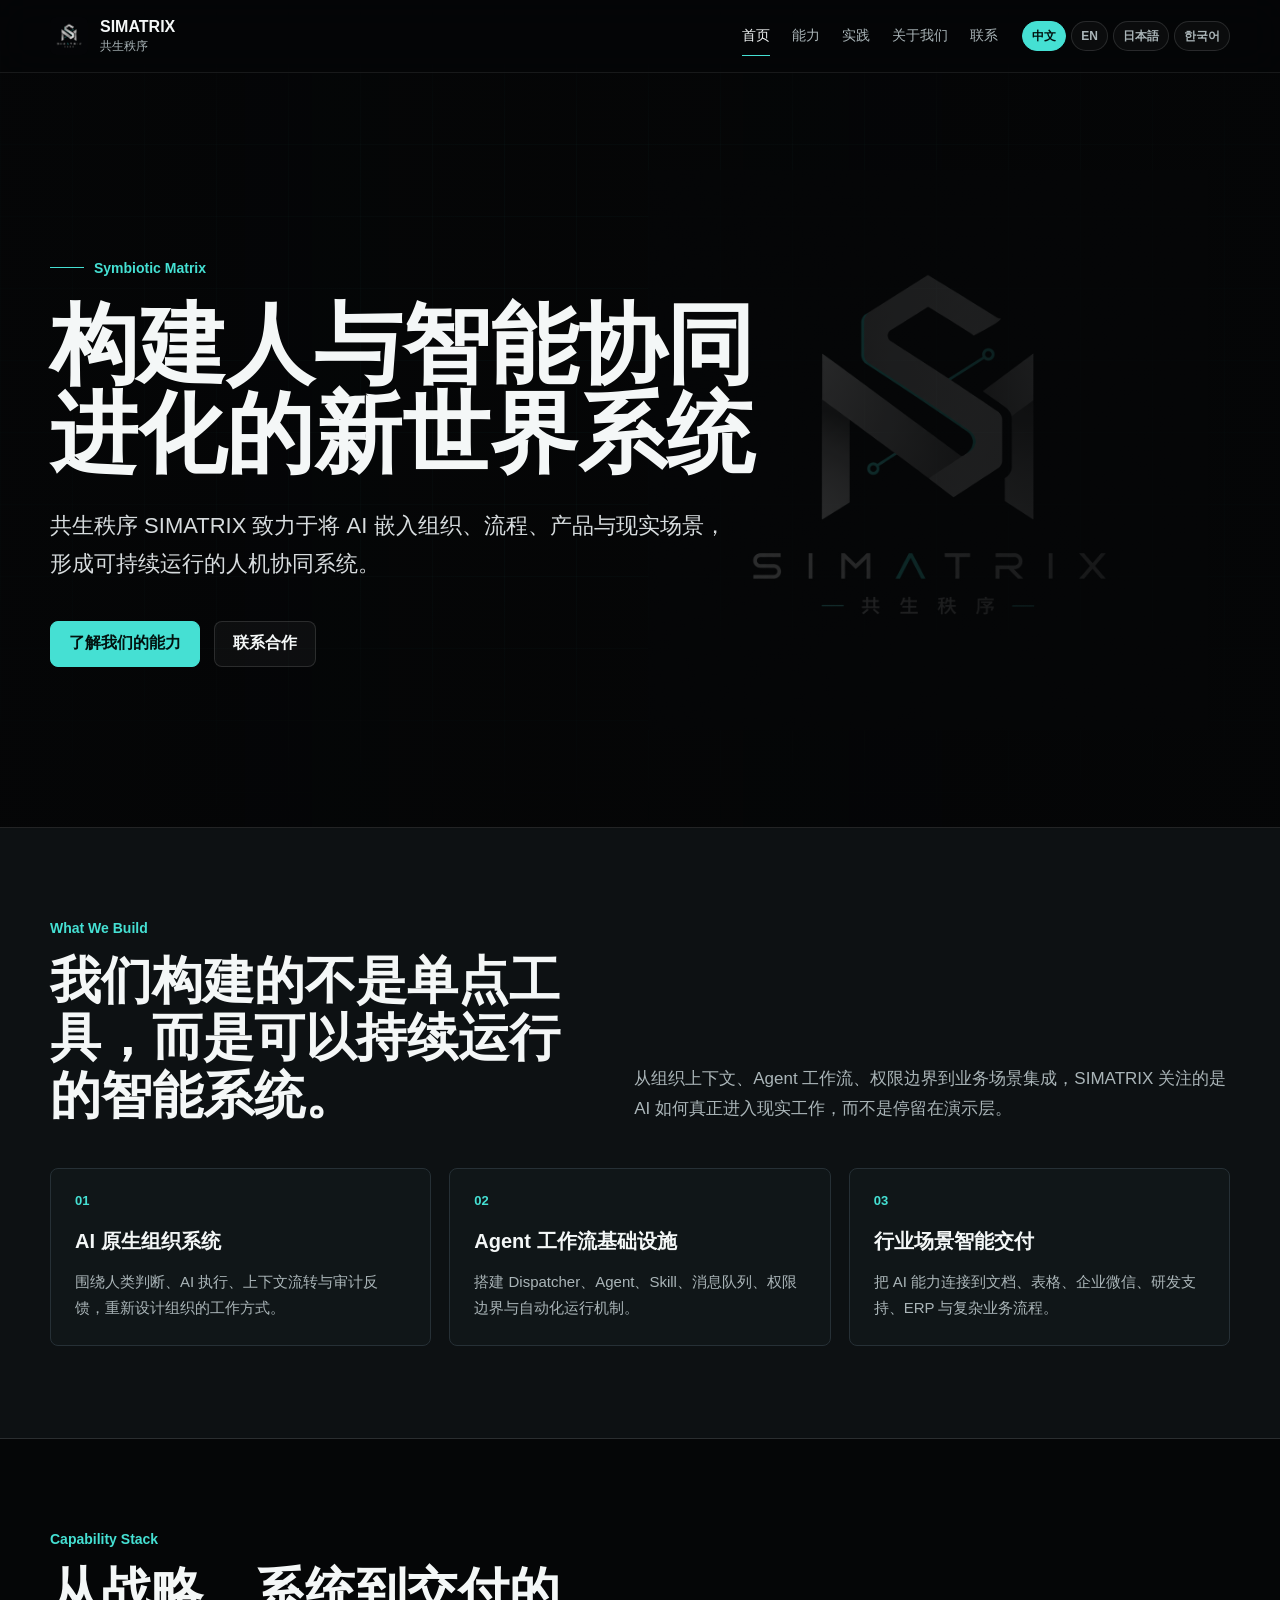
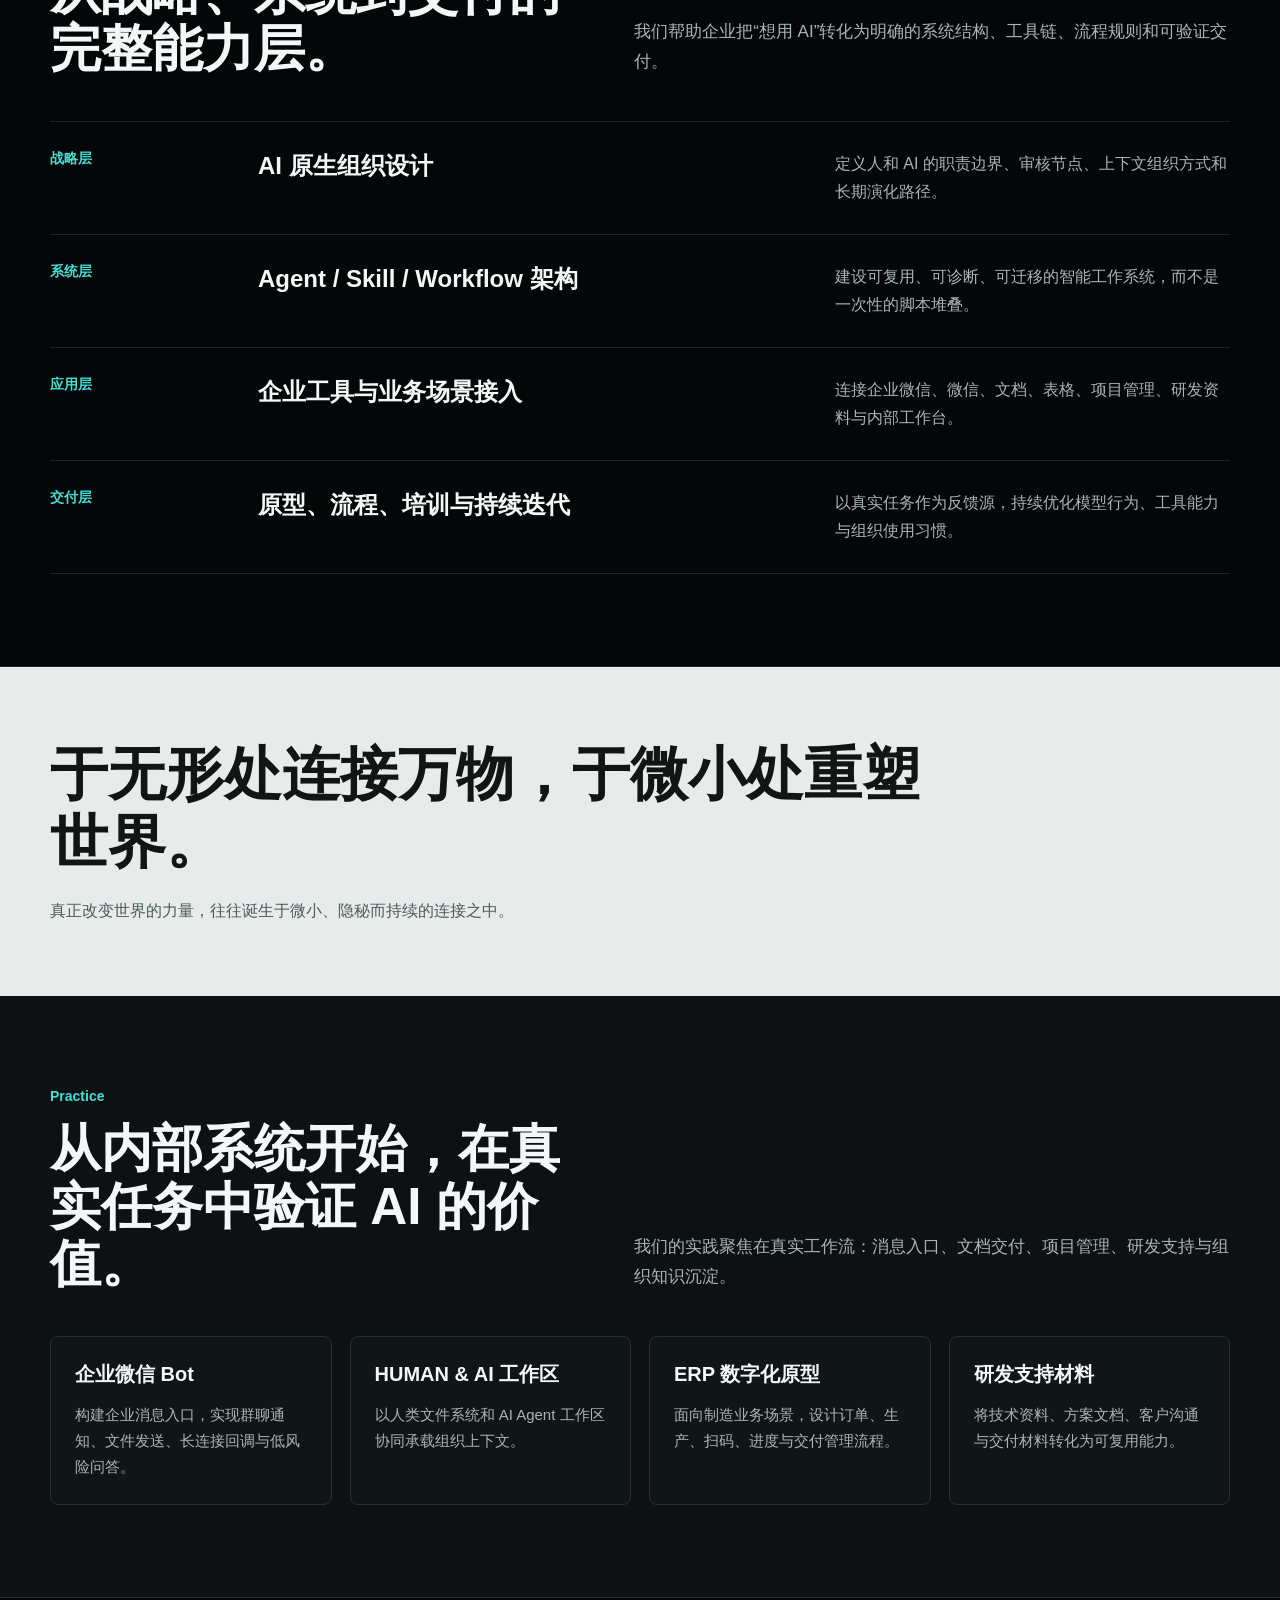
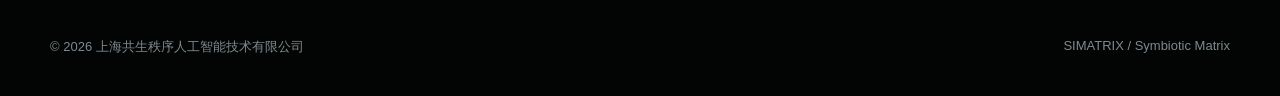
==== index.html @ 95277b28 "feat: initial SIMATRIX official site" ====
<!doctype html>
<html lang="zh-CN">
<head>
  <meta charset="utf-8">
  <meta name="viewport" content="width=device-width, initial-scale=1">
  <title>SIMATRIX 共生秩序 | 人与智能协同进化系统</title>
  <meta name="description" content="共生秩序 SIMATRIX 是一家致力于构建人与智能协同进化系统的人工智能技术公司。">
  <link rel="stylesheet" href="styles.css">
</head>
<body>
  <header class="site-header">
    <nav class="nav" aria-label="主导航">
      <a class="brand" href="index.html">
        <img class="brand-mark" src="assets/simatrix-logo.png" alt="SIMATRIX Logo">
        <span class="brand-name"><strong>SIMATRIX</strong><span>共生秩序</span></span>
      </a>
      <button class="nav-toggle" type="button" aria-label="打开导航" aria-expanded="false">☰</button>
      <div class="nav-links">
        <a class="active" href="index.html">首页</a>
        <a href="capabilities.html">能力</a>
        <a href="work.html">实践</a>
        <a href="about.html#about">关于我们</a>
        <a href="about.html#contact">联系</a>
        <div class="lang-switch" aria-label="语言切换">
          <button type="button" data-lang="zh" class="active">中文</button>
          <button type="button" data-lang="en">EN</button>
          <button type="button" data-lang="ja">日本語</button>
          <button type="button" data-lang="ko">한국어</button>
        </div>
      </div>
    </nav>
  </header>

  <main>
    <section class="hero">
      <div class="hero-inner">
        <div class="eyebrow">Symbiotic Matrix</div>
        <h1>构建人与智能协同进化的新世界系统</h1>
        <p class="hero-copy">共生秩序 SIMATRIX 致力于将 AI 嵌入组织、流程、产品与现实场景，形成可持续运行的人机协同系统。</p>
        <div class="hero-actions">
          <a class="button primary" href="capabilities.html">了解我们的能力</a>
          <a class="button secondary" href="about.html#contact">联系合作</a>
        </div>
      </div>
    </section>

    <section class="section band-dark">
      <div class="section-inner">
        <div class="section-head">
          <div>
            <div class="section-kicker">What We Build</div>
            <h2>我们构建的不是单点工具，而是可以持续运行的智能系统。</h2>
          </div>
          <p class="section-lead">从组织上下文、Agent 工作流、权限边界到业务场景集成，SIMATRIX 关注的是 AI 如何真正进入现实工作，而不是停留在演示层。</p>
        </div>
        <div class="grid-3">
          <article class="card">
            <div class="card-number">01</div>
            <h3>AI 原生组织系统</h3>
            <p>围绕人类判断、AI 执行、上下文流转与审计反馈，重新设计组织的工作方式。</p>
          </article>
          <article class="card">
            <div class="card-number">02</div>
            <h3>Agent 工作流基础设施</h3>
            <p>搭建 Dispatcher、Agent、Skill、消息队列、权限边界与自动化运行机制。</p>
          </article>
          <article class="card">
            <div class="card-number">03</div>
            <h3>行业场景智能交付</h3>
            <p>把 AI 能力连接到文档、表格、企业微信、研发支持、ERP 与复杂业务流程。</p>
          </article>
        </div>
      </div>
    </section>

    <section class="section">
      <div class="section-inner">
        <div class="section-head">
          <div>
            <div class="section-kicker">Capability Stack</div>
            <h2>从战略、系统到交付的完整能力层。</h2>
          </div>
          <p class="section-lead">我们帮助企业把“想用 AI”转化为明确的系统结构、工具链、流程规则和可验证交付。</p>
        </div>
        <div class="capability-row">
          <strong>战略层</strong>
          <h3>AI 原生组织设计</h3>
          <p>定义人和 AI 的职责边界、审核节点、上下文组织方式和长期演化路径。</p>
        </div>
        <div class="capability-row">
          <strong>系统层</strong>
          <h3>Agent / Skill / Workflow 架构</h3>
          <p>建设可复用、可诊断、可迁移的智能工作系统，而不是一次性的脚本堆叠。</p>
        </div>
        <div class="capability-row">
          <strong>应用层</strong>
          <h3>企业工具与业务场景接入</h3>
          <p>连接企业微信、微信、文档、表格、项目管理、研发资料与内部工作台。</p>
        </div>
        <div class="capability-row">
          <strong>交付层</strong>
          <h3>原型、流程、培训与持续迭代</h3>
          <p>以真实任务作为反馈源，持续优化模型行为、工具能力与组织使用习惯。</p>
        </div>
      </div>
    </section>

    <section class="quote-band">
      <div class="section-inner">
        <p class="quote">于无形处连接万物，于微小处重塑世界。</p>
        <p class="quote-caption">真正改变世界的力量，往往诞生于微小、隐秘而持续的连接之中。</p>
      </div>
    </section>

    <section class="section band-dark">
      <div class="section-inner">
        <div class="section-head">
          <div>
            <div class="section-kicker">Practice</div>
            <h2>从内部系统开始，在真实任务中验证 AI 的价值。</h2>
          </div>
          <p class="section-lead">我们的实践聚焦在真实工作流：消息入口、文档交付、项目管理、研发支持与组织知识沉淀。</p>
        </div>
        <div class="grid-4">
          <article class="card">
            <h3>企业微信 Bot</h3>
            <p>构建企业消息入口，实现群聊通知、文件发送、长连接回调与低风险问答。</p>
          </article>
          <article class="card">
            <h3>HUMAN & AI 工作区</h3>
            <p>以人类文件系统和 AI Agent 工作区协同承载组织上下文。</p>
          </article>
          <article class="card">
            <h3>ERP 数字化原型</h3>
            <p>面向制造业务场景，设计订单、生产、扫码、进度与交付管理流程。</p>
          </article>
          <article class="card">
            <h3>研发支持材料</h3>
            <p>将技术资料、方案文档、客户沟通与交付材料转化为可复用能力。</p>
          </article>
        </div>
      </div>
    </section>
  </main>

  <footer class="site-footer">
    <div class="footer-inner">
      <span>© 2026 上海共生秩序人工智能技术有限公司</span>
      <span>SIMATRIX / Symbiotic Matrix</span>
    </div>
  </footer>
  <script src="script.js"></script>
</body>
</html>
---- styles.css ----
:root {
  color-scheme: dark;
  --bg: #050607;
  --bg-soft: #0d1113;
  --panel: #11171a;
  --panel-line: #263036;
  --text: #f4f7f7;
  --muted: #aab5b8;
  --subtle: #7d8b90;
  --cyan: #45e0d3;
  --silver: #d7dcde;
  --warm: #c7bba4;
  --line: rgba(255, 255, 255, 0.12);
  --max: 1180px;
  font-family: Inter, "SF Pro Display", "PingFang SC", "Microsoft YaHei", Arial, sans-serif;
}

* {
  box-sizing: border-box;
}

html {
  scroll-behavior: smooth;
}

#about,
#contact {
  scroll-margin-top: 72px;
}

body {
  margin: 0;
  background: var(--bg);
  color: var(--text);
}

a {
  color: inherit;
  text-decoration: none;
}

img {
  max-width: 100%;
  display: block;
}

.site-header {
  position: fixed;
  inset: 0 0 auto 0;
  z-index: 20;
  border-bottom: 1px solid rgba(255, 255, 255, 0.08);
  background: rgba(5, 6, 7, 0.78);
  backdrop-filter: blur(18px);
}

.nav {
  width: min(var(--max), calc(100% - 40px));
  margin: 0 auto;
  min-height: 72px;
  display: flex;
  align-items: center;
  justify-content: space-between;
  gap: 24px;
}

.brand {
  display: flex;
  align-items: center;
  gap: 12px;
  min-width: 0;
}

.brand-mark {
  width: 38px;
  height: 38px;
  object-fit: cover;
  border-radius: 6px;
}

.brand-name {
  display: grid;
  gap: 2px;
}

.brand-name strong {
  font-size: 16px;
  font-weight: 700;
}

.brand-name span {
  font-size: 12px;
  color: var(--muted);
}

.nav-links {
  display: flex;
  align-items: center;
  gap: 22px;
  color: var(--muted);
  font-size: 14px;
}

.nav-links a {
  padding: 10px 0;
  border-bottom: 1px solid transparent;
}

.nav-links a:hover,
.nav-links a.active {
  color: var(--text);
  border-color: var(--cyan);
}

.lang-switch {
  display: inline-flex;
  align-items: center;
  gap: 5px;
  margin-left: 2px;
}

.lang-switch button {
  min-width: 34px;
  min-height: 30px;
  padding: 0 9px;
  border: 1px solid var(--line);
  border-radius: 999px;
  background: rgba(255, 255, 255, 0.03);
  color: var(--muted);
  font: inherit;
  font-size: 12px;
  font-weight: 650;
  cursor: pointer;
}

.lang-switch button:hover,
.lang-switch button.active {
  border-color: var(--cyan);
  background: var(--cyan);
  color: #02110f;
}

.nav-toggle {
  display: none;
  width: 42px;
  height: 42px;
  border: 1px solid var(--line);
  border-radius: 8px;
  background: transparent;
  color: var(--text);
  font-size: 22px;
}

.hero {
  min-height: 92vh;
  position: relative;
  display: grid;
  align-items: center;
  overflow: hidden;
  border-bottom: 1px solid var(--line);
}

.hero::before {
  content: "";
  position: absolute;
  inset: 0;
  background-image:
    linear-gradient(rgba(69, 224, 211, 0.08) 1px, transparent 1px),
    linear-gradient(90deg, rgba(69, 224, 211, 0.08) 1px, transparent 1px);
  background-size: 72px 72px;
  mask-image: linear-gradient(to bottom, transparent, black 18%, black 70%, transparent);
}

.hero::after {
  content: "";
  position: absolute;
  inset: 72px 0 0 0;
  background:
    linear-gradient(90deg, rgba(5, 6, 7, 0.96) 0%, rgba(5, 6, 7, 0.74) 42%, rgba(5, 6, 7, 0.96) 100%),
    url("assets/simatrix-logo.png") center right 10% / min(560px, 58vw) no-repeat;
  opacity: 0.92;
}

.hero-inner {
  position: relative;
  z-index: 1;
  width: min(var(--max), calc(100% - 40px));
  margin: 88px auto 0;
  padding: 90px 0 84px;
}

.eyebrow {
  display: inline-flex;
  align-items: center;
  gap: 10px;
  color: var(--cyan);
  font-size: 14px;
  font-weight: 650;
}

.eyebrow::before {
  content: "";
  width: 34px;
  height: 1px;
  background: var(--cyan);
}

h1,
h2,
h3,
p {
  margin: 0;
}

.hero h1 {
  margin-top: 24px;
  max-width: 760px;
  font-size: clamp(42px, 7vw, 88px);
  line-height: 1.02;
  font-weight: 760;
}

.hero-copy {
  margin-top: 28px;
  max-width: 680px;
  color: var(--silver);
  font-size: clamp(17px, 2vw, 22px);
  line-height: 1.72;
}

.hero-actions {
  margin-top: 38px;
  display: flex;
  flex-wrap: wrap;
  gap: 14px;
}

.button {
  display: inline-flex;
  align-items: center;
  justify-content: center;
  min-height: 46px;
  padding: 0 18px;
  border-radius: 8px;
  border: 1px solid var(--line);
  font-weight: 650;
  white-space: nowrap;
}

.button.primary {
  background: var(--cyan);
  border-color: var(--cyan);
  color: #02110f;
}

.button.secondary {
  color: var(--text);
  background: rgba(255, 255, 255, 0.04);
}

.section {
  border-bottom: 1px solid var(--line);
}

.section-inner {
  width: min(var(--max), calc(100% - 40px));
  margin: 0 auto;
  padding: 92px 0;
}

.section-head {
  display: grid;
  grid-template-columns: minmax(0, 0.9fr) minmax(280px, 1fr);
  gap: 48px;
  align-items: end;
  margin-bottom: 44px;
}

.section-kicker {
  color: var(--cyan);
  font-size: 14px;
  font-weight: 700;
  margin-bottom: 16px;
}

.section h2 {
  font-size: clamp(30px, 4vw, 52px);
  line-height: 1.12;
}

.section-lead {
  color: var(--muted);
  font-size: 17px;
  line-height: 1.78;
}

.band-dark {
  background: var(--bg-soft);
}

.grid-3,
.grid-4,
.grid-2 {
  display: grid;
  gap: 18px;
}

.grid-3 {
  grid-template-columns: repeat(3, minmax(0, 1fr));
}

.grid-4 {
  grid-template-columns: repeat(4, minmax(0, 1fr));
}

.grid-2 {
  grid-template-columns: repeat(2, minmax(0, 1fr));
}

.card {
  border: 1px solid var(--panel-line);
  border-radius: 8px;
  background: rgba(17, 23, 26, 0.84);
  padding: 24px;
}

.card-number {
  color: var(--cyan);
  font-size: 13px;
  font-weight: 760;
  margin-bottom: 20px;
}

.card h3 {
  font-size: 20px;
  line-height: 1.35;
  margin-bottom: 14px;
}

.card p,
.card li {
  color: var(--muted);
  line-height: 1.72;
  font-size: 15px;
}

.card ul {
  margin: 0;
  padding-left: 18px;
}

.capability-row {
  display: grid;
  grid-template-columns: 180px minmax(0, 1fr) minmax(260px, 0.72fr);
  gap: 28px;
  padding: 28px 0;
  border-top: 1px solid var(--line);
}

.capability-row:last-child {
  border-bottom: 1px solid var(--line);
}

.capability-row strong {
  color: var(--cyan);
  font-size: 14px;
}

.capability-row h3 {
  font-size: 24px;
}

.capability-row p {
  color: var(--muted);
  line-height: 1.75;
}

.quote-band {
  background: #e7ebe9;
  color: #101516;
}

.quote-band .section-inner {
  padding: 74px 0;
}

.quote {
  max-width: 920px;
  font-size: clamp(28px, 4.5vw, 58px);
  line-height: 1.18;
  font-weight: 760;
}

.quote-caption {
  margin-top: 24px;
  color: #4d5b5d;
}

.timeline {
  display: grid;
  gap: 0;
  border-top: 1px solid var(--line);
}

.timeline-item {
  display: grid;
  grid-template-columns: 220px minmax(0, 1fr);
  gap: 32px;
  padding: 28px 0;
  border-bottom: 1px solid var(--line);
}

.timeline-item span {
  color: var(--cyan);
  font-weight: 760;
}

.timeline-item p {
  color: var(--muted);
  line-height: 1.75;
}

.page-hero {
  padding-top: 72px;
  border-bottom: 1px solid var(--line);
  background:
    linear-gradient(90deg, rgba(5, 6, 7, 0.96), rgba(5, 6, 7, 0.82)),
    url("assets/simatrix-logo.png") center right 12% / min(420px, 50vw) no-repeat;
}

.page-hero .section-inner {
  padding: 112px 0 88px;
}

.page-hero h1 {
  max-width: 800px;
  font-size: clamp(38px, 6vw, 72px);
  line-height: 1.08;
}

.page-hero p {
  max-width: 720px;
  margin-top: 24px;
  color: var(--silver);
  font-size: 19px;
  line-height: 1.78;
}

.contact-panel {
  display: grid;
  grid-template-columns: minmax(0, 1fr) minmax(320px, 0.8fr);
  gap: 36px;
  align-items: start;
}

.info-list {
  display: grid;
  gap: 14px;
}

.info-line {
  display: grid;
  grid-template-columns: 120px minmax(0, 1fr);
  gap: 18px;
  padding: 16px 0;
  border-bottom: 1px solid var(--line);
  color: var(--muted);
}

.info-line strong {
  color: var(--text);
}

.site-footer {
  background: #030404;
}

.footer-inner {
  width: min(var(--max), calc(100% - 40px));
  margin: 0 auto;
  padding: 40px 0;
  display: flex;
  justify-content: space-between;
  gap: 24px;
  color: var(--subtle);
  font-size: 13px;
}

@media (max-width: 900px) {
  .nav-links {
    position: absolute;
    top: 72px;
    left: 0;
    right: 0;
    display: none;
    flex-direction: column;
    align-items: stretch;
    gap: 0;
    padding: 14px 20px 20px;
    background: rgba(5, 6, 7, 0.96);
    border-bottom: 1px solid var(--line);
  }

  .nav-links.open {
    display: flex;
  }

  .nav-links a {
    padding: 14px 0;
  }

  .lang-switch {
    margin: 12px 0 0;
    padding-top: 14px;
    border-top: 1px solid var(--line);
  }

  .lang-switch button {
    flex: 1;
  }

  .nav-toggle {
    display: inline-grid;
    place-items: center;
  }

  .hero::after,
  .page-hero {
    background:
      linear-gradient(90deg, rgba(5, 6, 7, 0.96), rgba(5, 6, 7, 0.84)),
      url("assets/simatrix-logo.png") center 28% / min(440px, 86vw) no-repeat;
  }

  .section-head,
  .contact-panel {
    grid-template-columns: 1fr;
  }

  .grid-4,
  .grid-3,
  .grid-2 {
    grid-template-columns: 1fr;
  }

  .capability-row,
  .timeline-item {
    grid-template-columns: 1fr;
    gap: 12px;
  }
}

@media (max-width: 560px) {
  .nav {
    width: min(var(--max), calc(100% - 28px));
  }

  .brand-name span {
    display: none;
  }

  .hero-inner,
  .section-inner,
  .footer-inner {
    width: min(var(--max), calc(100% - 28px));
  }

  .hero-inner {
    padding: 72px 0 64px;
  }

  .section-inner {
    padding: 68px 0;
  }

  .info-line {
    grid-template-columns: 1fr;
    gap: 6px;
  }

  .footer-inner {
    flex-direction: column;
  }
}
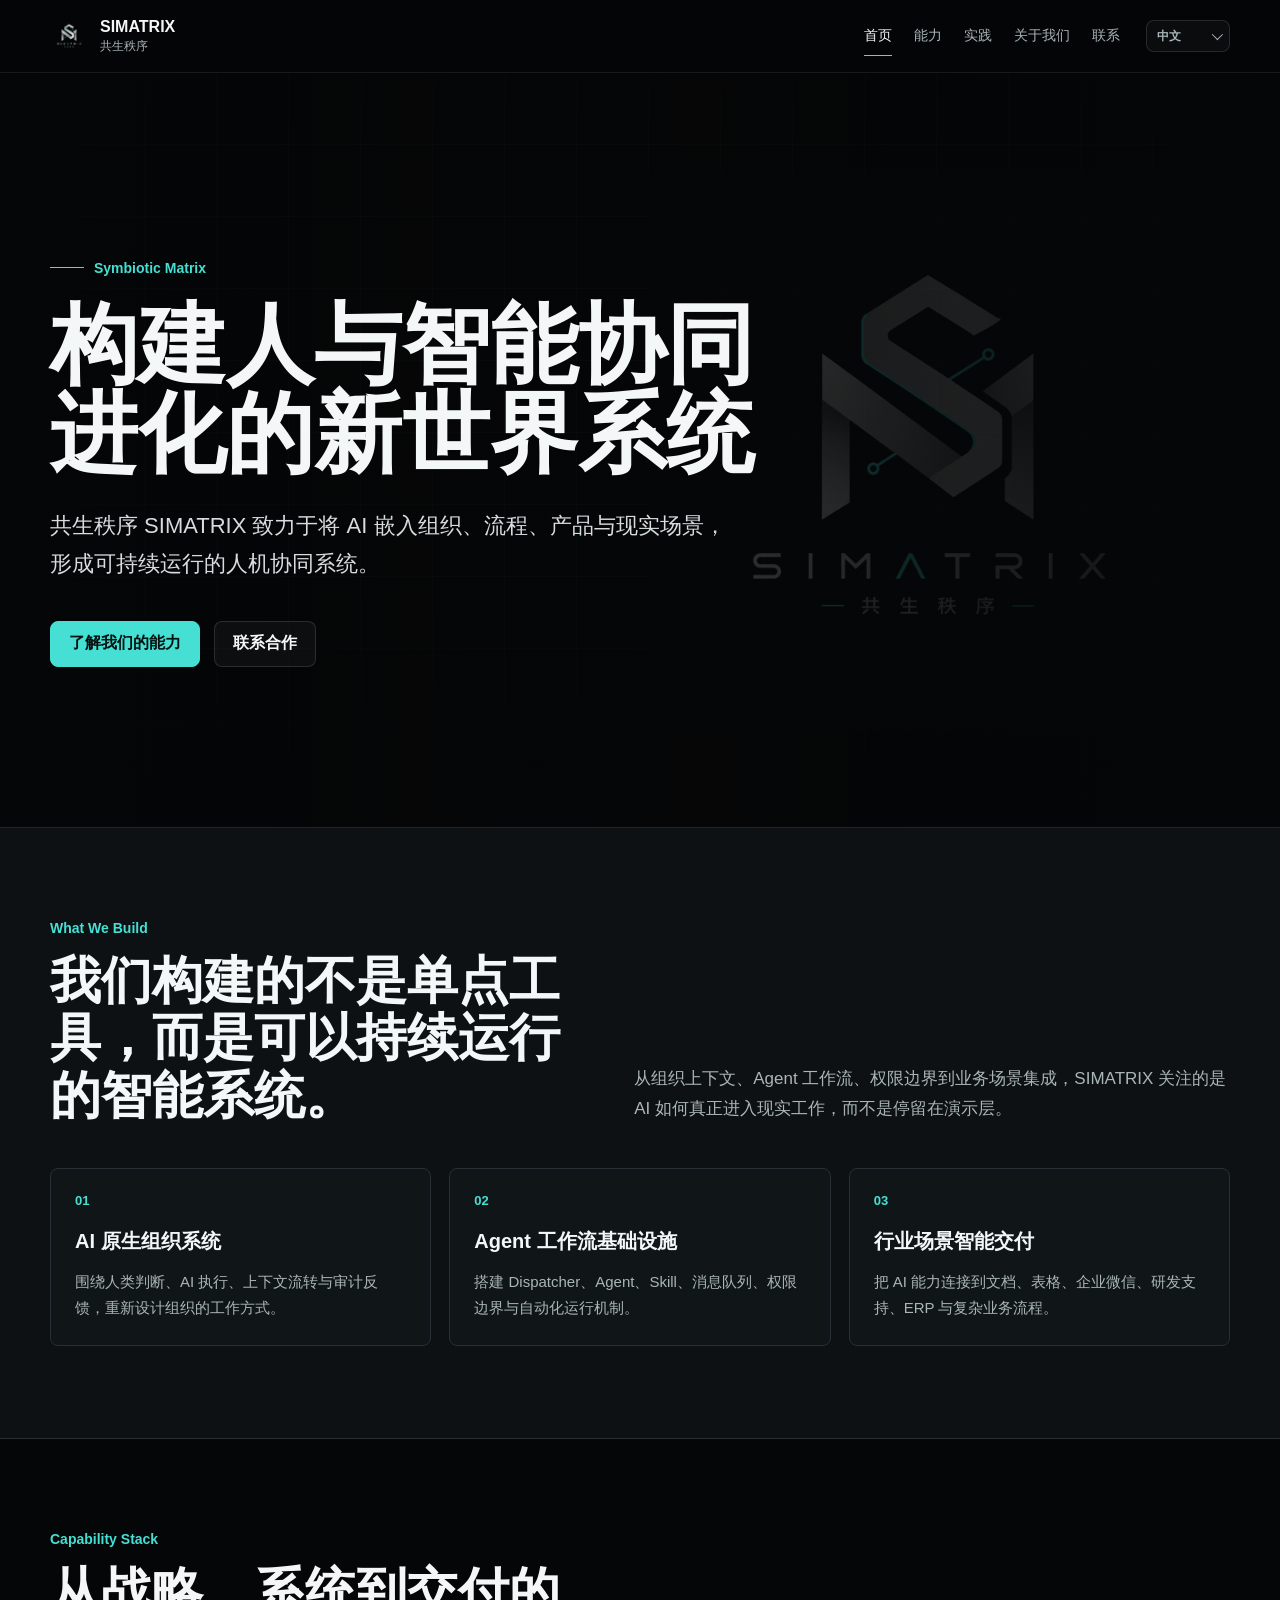
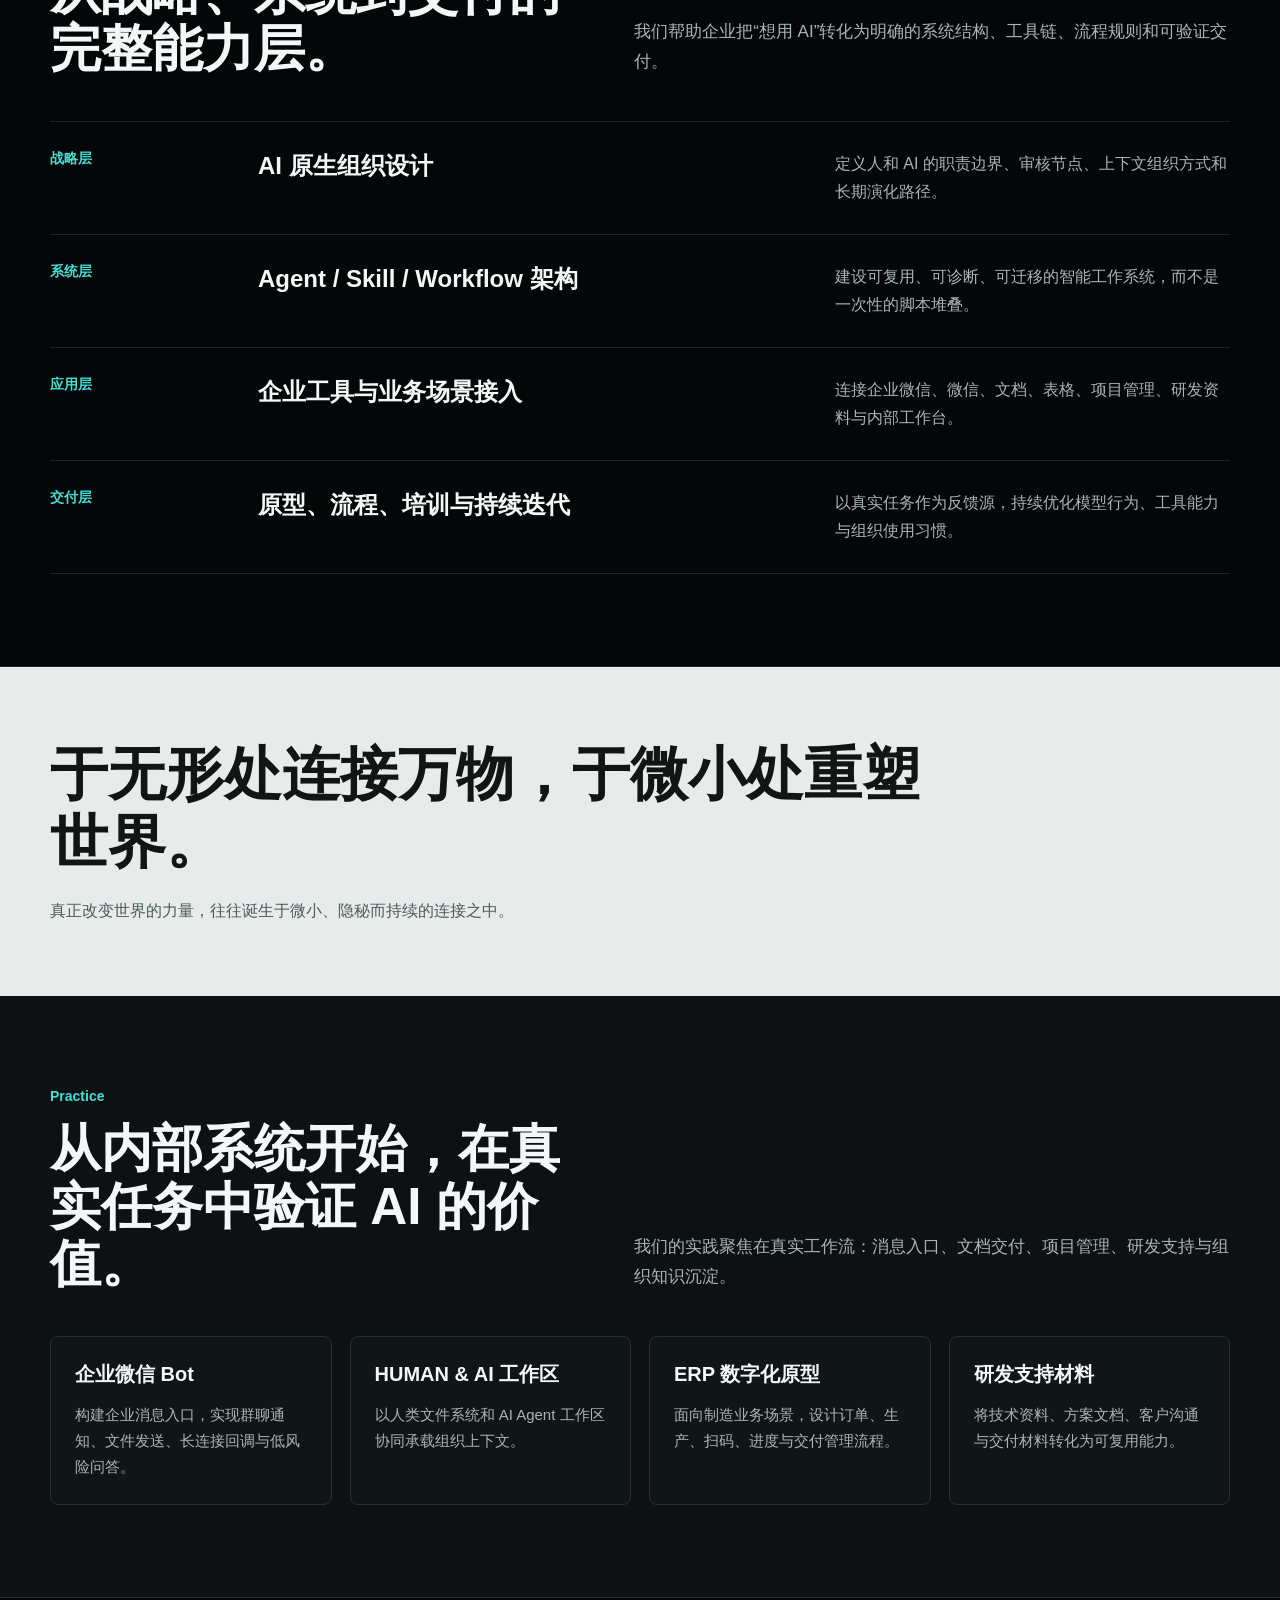
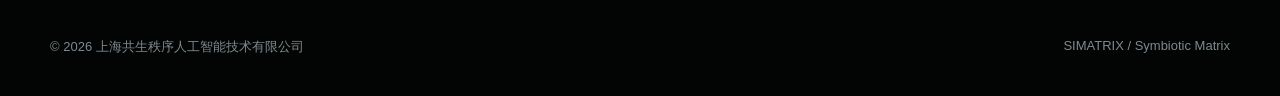
==== commit 0ae2de2f: "feat: split contact page and add language dropdown" ====
--- a/index.html
+++ b/index.html
@@ -19,13 +19,15 @@
         <a class="active" href="index.html">首页</a>
         <a href="capabilities.html">能力</a>
         <a href="work.html">实践</a>
-        <a href="about.html#about">关于我们</a>
-        <a href="about.html#contact">联系</a>
+        <a href="about.html">关于我们</a>
+        <a href="contact.html">联系</a>
         <div class="lang-switch" aria-label="语言切换">
-          <button type="button" data-lang="zh" class="active">中文</button>
-          <button type="button" data-lang="en">EN</button>
-          <button type="button" data-lang="ja">日本語</button>
-          <button type="button" data-lang="ko">한국어</button>
+          <select aria-label="语言切换">
+            <option value="zh">中文</option>
+            <option value="en">English</option>
+            <option value="ja">日本語</option>
+            <option value="ko">한국어</option>
+          </select>
         </div>
       </div>
     </nav>
@@ -39,7 +41,7 @@
         <p class="hero-copy">共生秩序 SIMATRIX 致力于将 AI 嵌入组织、流程、产品与现实场景，形成可持续运行的人机协同系统。</p>
         <div class="hero-actions">
           <a class="button primary" href="capabilities.html">了解我们的能力</a>
-          <a class="button secondary" href="about.html#contact">联系合作</a>
+          <a class="button secondary" href="contact.html">联系合作</a>
         </div>
       </div>
     </section>
--- a/styles.css
+++ b/styles.css
@@ -112,31 +112,45 @@
 }
 
 .lang-switch {
+  position: relative;
   display: inline-flex;
   align-items: center;
-  gap: 5px;
-  margin-left: 2px;
-}
-
-.lang-switch button {
-  min-width: 34px;
-  min-height: 30px;
-  padding: 0 9px;
+  margin-left: 4px;
+}
+
+.lang-switch select {
+  min-height: 32px;
+  max-width: 112px;
+  padding: 0 28px 0 10px;
   border: 1px solid var(--line);
-  border-radius: 999px;
+  border-radius: 8px;
   background: rgba(255, 255, 255, 0.03);
   color: var(--muted);
   font: inherit;
   font-size: 12px;
   font-weight: 650;
   cursor: pointer;
-}
-
-.lang-switch button:hover,
-.lang-switch button.active {
+  appearance: none;
+}
+
+.lang-switch::after {
+  content: "";
+  position: absolute;
+  right: 10px;
+  width: 7px;
+  height: 7px;
+  border-right: 1px solid currentColor;
+  border-bottom: 1px solid currentColor;
+  color: var(--muted);
+  pointer-events: none;
+  transform: rotate(45deg) translateY(-2px);
+}
+
+.lang-switch select:hover,
+.lang-switch select:focus {
   border-color: var(--cyan);
-  background: var(--cyan);
-  color: #02110f;
+  color: var(--text);
+  outline: none;
 }
 
 .nav-toggle {
@@ -514,8 +528,9 @@
     border-top: 1px solid var(--line);
   }
 
-  .lang-switch button {
-    flex: 1;
+  .lang-switch select {
+    width: 100%;
+    max-width: none;
   }
 
   .nav-toggle {
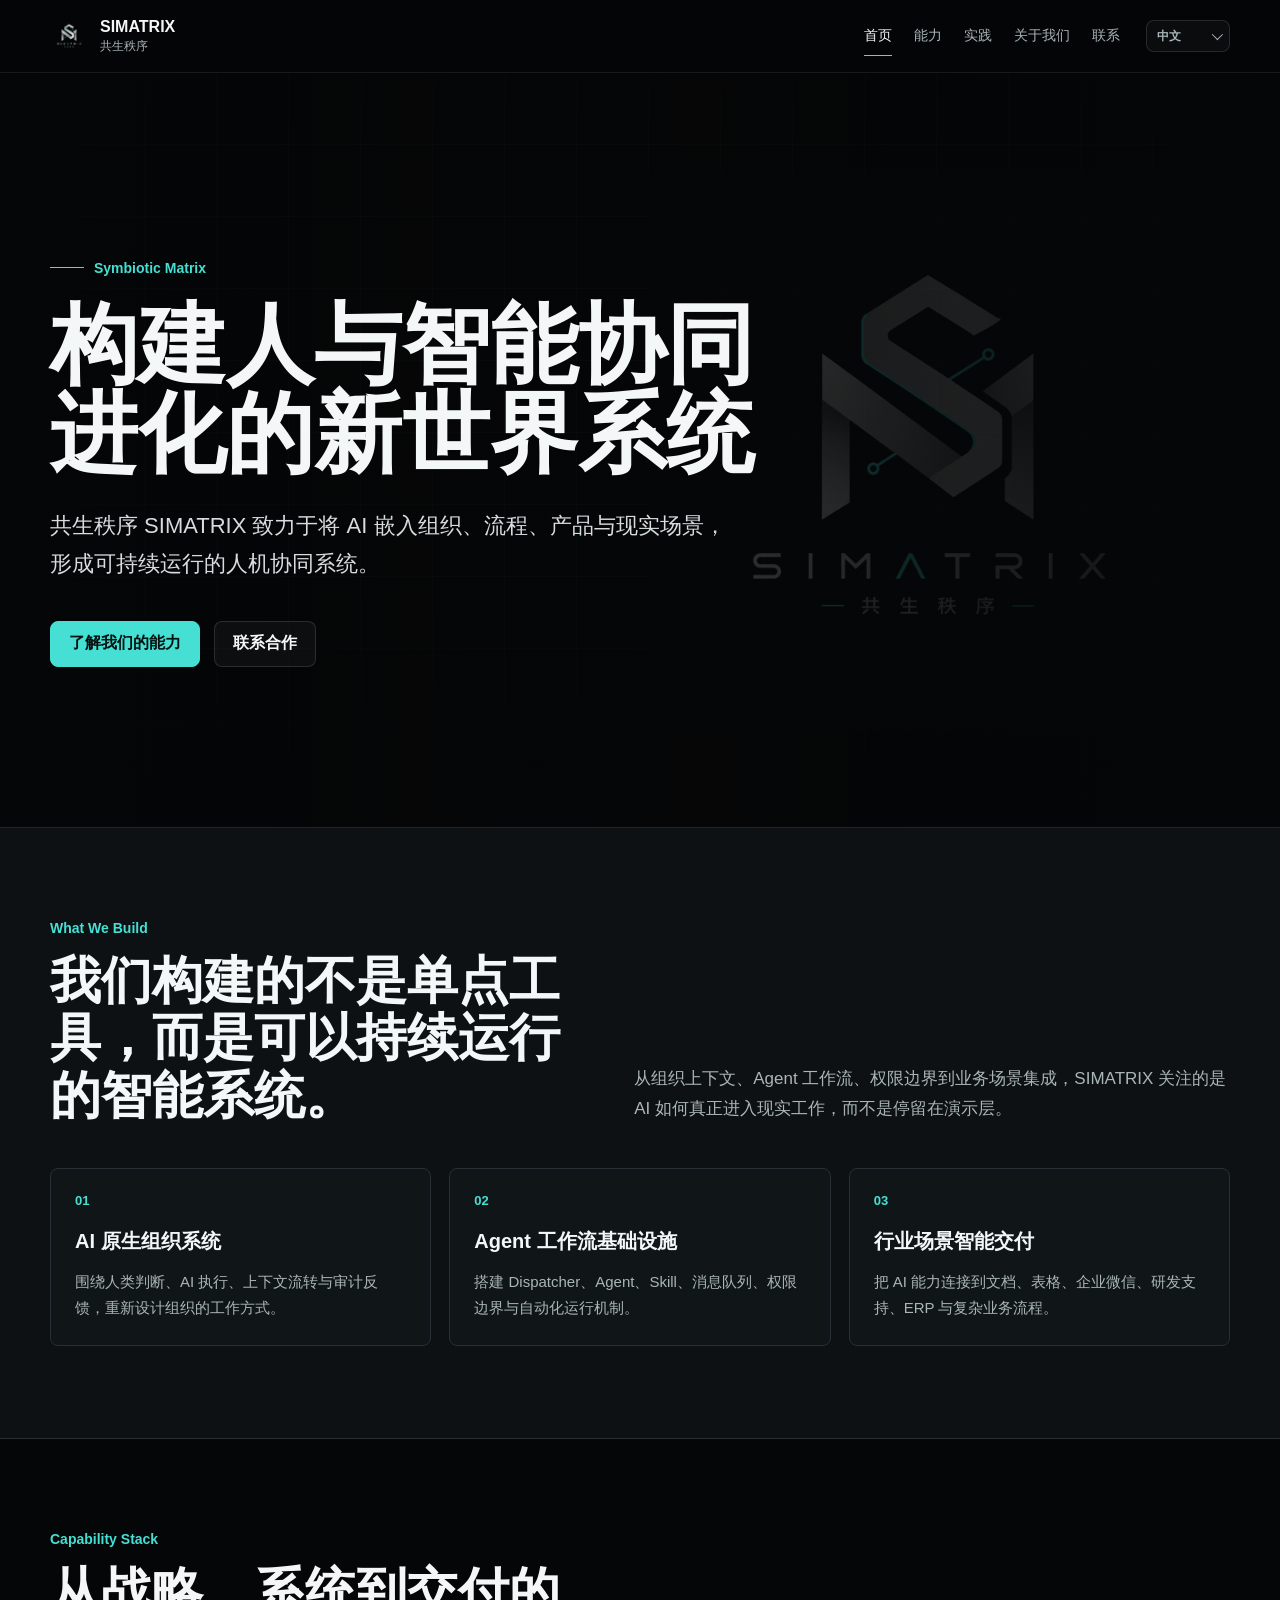
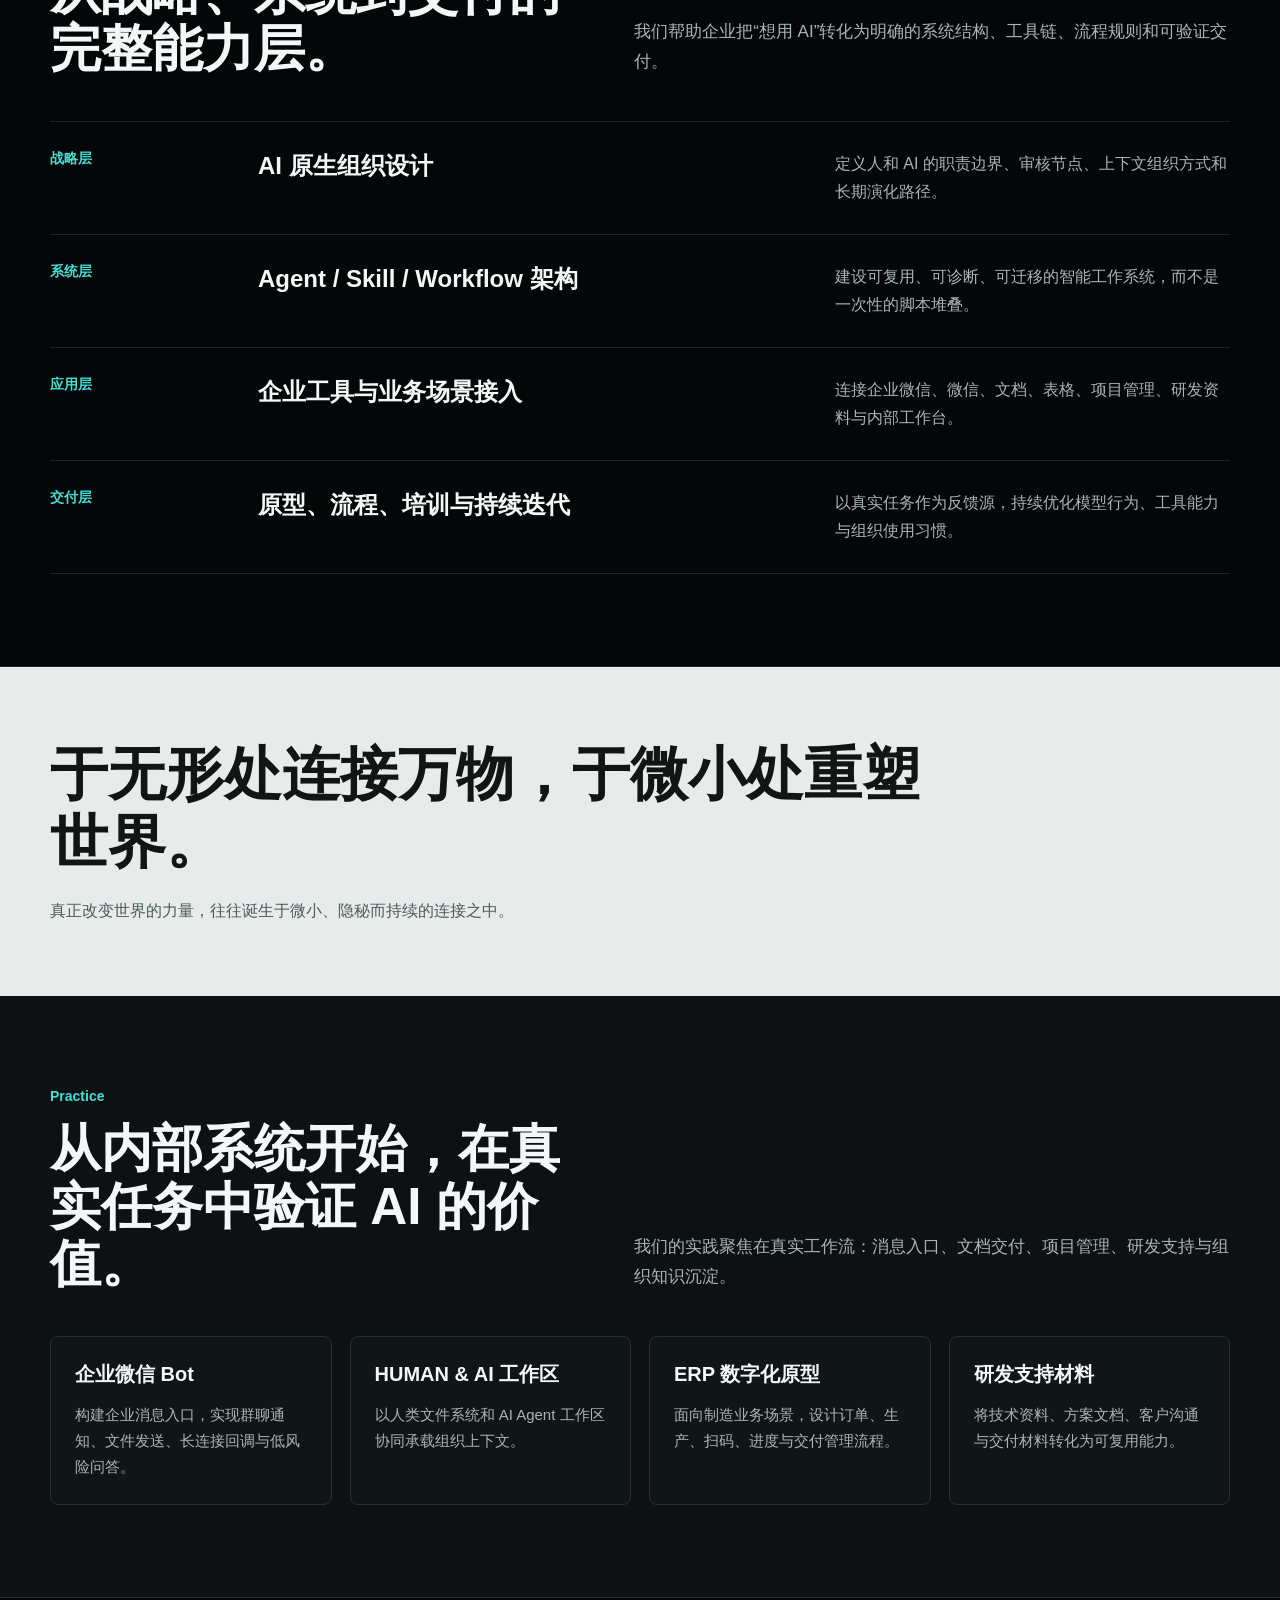
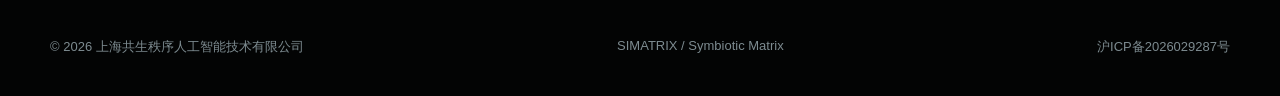
==== commit 369ea150: "fix: 修复官网 ICP 备案页脚多语言覆盖" ====
--- a/index.html
+++ b/index.html
@@ -147,8 +147,9 @@
 
   <footer class="site-footer">
     <div class="footer-inner">
-      <span>© 2026 上海共生秩序人工智能技术有限公司</span>
-      <span>SIMATRIX / Symbiotic Matrix</span>
+      <span class="footer-copyright">© 2026 上海共生秩序人工智能技术有限公司</span>
+      <span class="footer-tagline">SIMATRIX / Symbiotic Matrix</span>
+      <a class="icp-link" href="https://beian.miit.gov.cn/" target="_blank" rel="noopener noreferrer">沪ICP备2026029287号</a>
     </div>
   </footer>
   <script src="script.js"></script>
--- a/styles.css
+++ b/styles.css
@@ -460,15 +460,14 @@
 }
 
 .contact-panel {
-  display: grid;
-  grid-template-columns: minmax(0, 1fr) minmax(320px, 0.8fr);
-  gap: 36px;
-  align-items: start;
+  display: block;
 }
 
 .info-list {
   display: grid;
   gap: 14px;
+  width: min(760px, 100%);
+  margin-left: auto;
 }
 
 .info-line {
@@ -497,6 +496,17 @@
   gap: 24px;
   color: var(--subtle);
   font-size: 13px;
+}
+
+.icp-link {
+  color: inherit;
+  text-decoration: none;
+}
+
+.icp-link:hover,
+.icp-link:focus-visible {
+  color: var(--text);
+  text-decoration: underline;
 }
 
 @media (max-width: 900px) {
@@ -545,8 +555,7 @@
       url("assets/simatrix-logo.png") center 28% / min(440px, 86vw) no-repeat;
   }
 
-  .section-head,
-  .contact-panel {
+  .section-head {
     grid-template-columns: 1fr;
   }
 
@@ -591,6 +600,10 @@
     gap: 6px;
   }
 
+  .info-list {
+    margin-left: 0;
+  }
+
   .footer-inner {
     flex-direction: column;
   }
